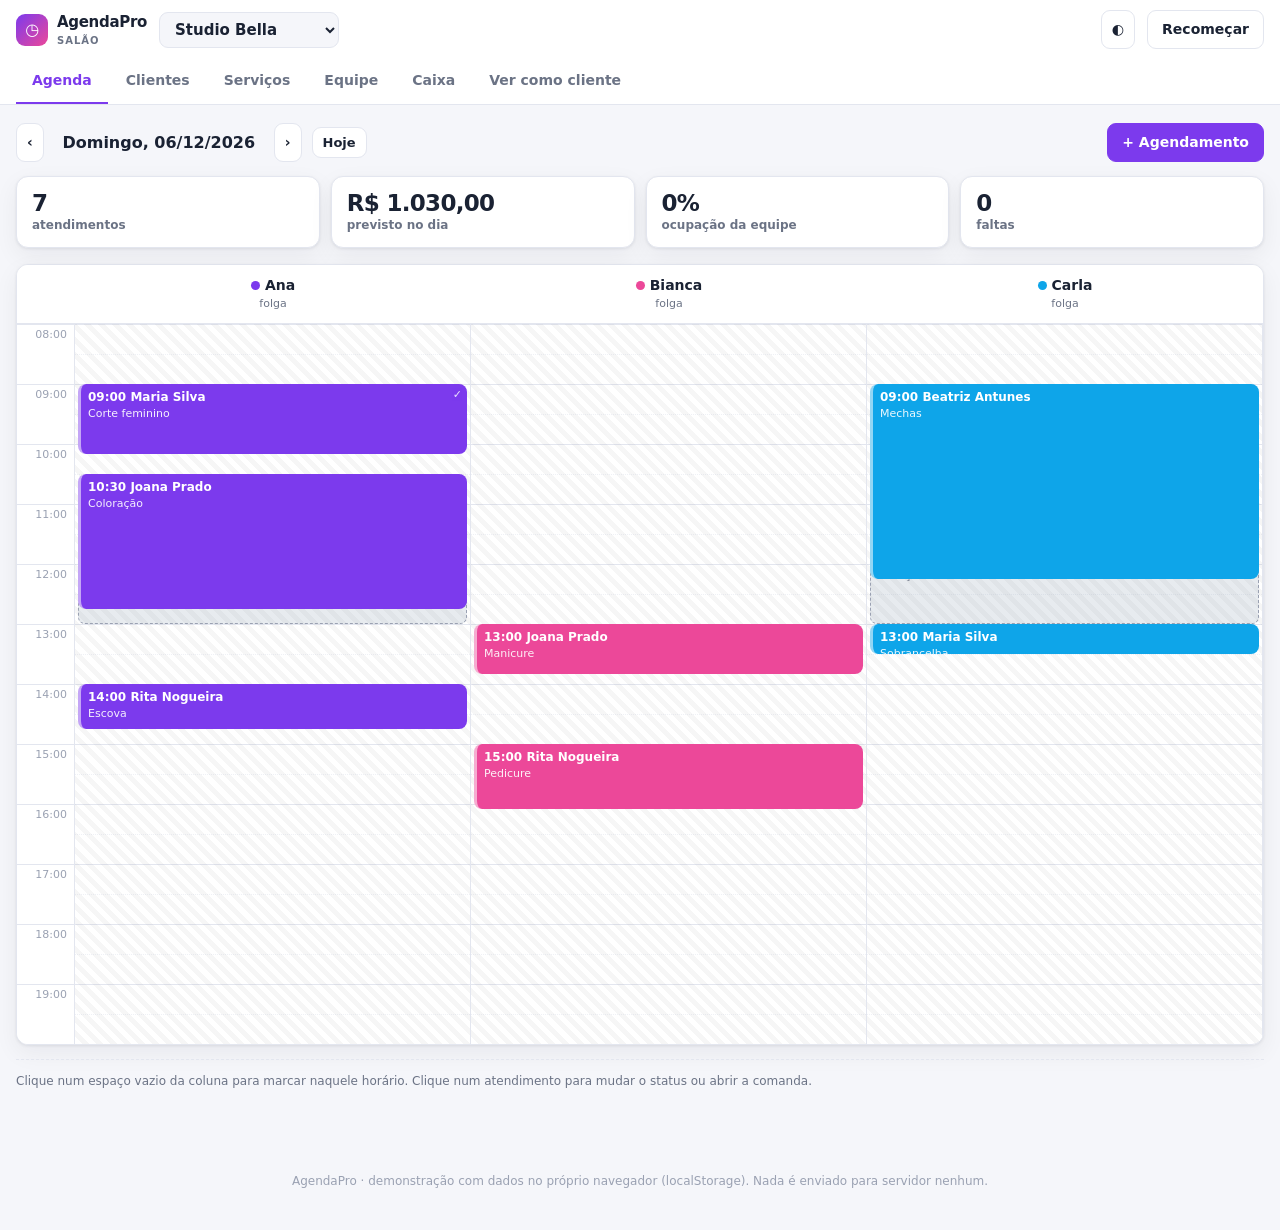
==== agendapro/index.html @ 17678c20 "AgendaPro: o aplicativo, instalável como PWA Agora tem tela. Arquivo único, sem build, no mesmo espí" ====
<!DOCTYPE html>
<html lang="pt-BR">
<head>
<meta charset="UTF-8" />
<meta name="viewport" content="width=device-width, initial-scale=1" />
<title>AgendaPro</title>
<meta name="theme-color" content="#7C3AED" />
<link rel="manifest" href="manifest.webmanifest" />
<link rel="icon" type="image/png" href="icones/icone-192.png" />
<link rel="apple-touch-icon" href="icones/apple-touch-icon.png" />
<!-- A raiz só encaminha para o app. Mesmo arranjo do AdminPro: quem digita o
     domínio cai direto na agenda, sem página intermediária. O <meta refresh>
     fica como rede para navegador com JavaScript desligado. -->
<meta http-equiv="refresh" content="0; url=app.html" />
<script>location.replace('app.html');</script>
<style>
  body{
    margin:0;height:100vh;display:grid;place-items:center;
    font:15px system-ui,-apple-system,"Segoe UI",Roboto,sans-serif;
    background:#F5F6FA;color:#6B7385;
  }
  a{color:#7C3AED;font-weight:600}
</style>
</head>
<body>
  <p>Abrindo o AgendaPro… <a href="app.html">entrar agora</a></p>
</body>
</html>
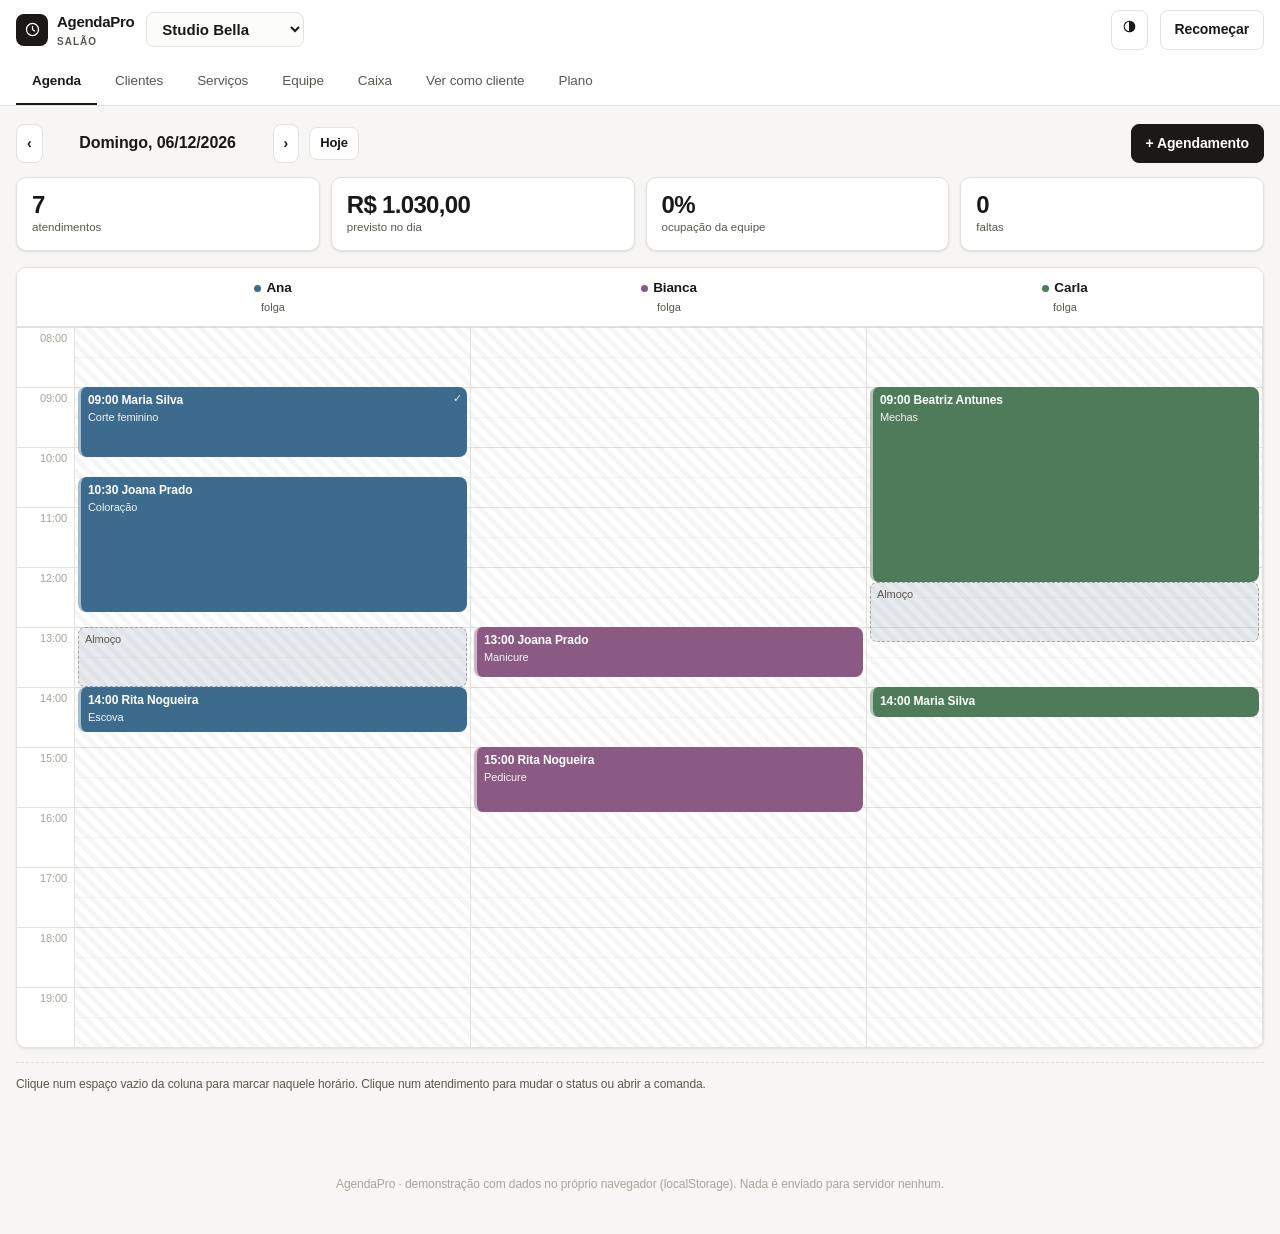
==== commit e18d21ed: "Paleta antiga saiu do manifest e da reserva; cadastro registra o worker Restos da primeira versão qu" ====
--- a/agendapro/index.html
+++ b/agendapro/index.html
@@ -4,7 +4,7 @@
 <meta charset="UTF-8" />
 <meta name="viewport" content="width=device-width, initial-scale=1" />
 <title>AgendaPro</title>
-<meta name="theme-color" content="#7C3AED" />
+<meta name="theme-color" content="#FFFFFF" />
 <link rel="manifest" href="manifest.webmanifest" />
 <link rel="icon" type="image/png" href="icones/icone-192.png" />
 <link rel="apple-touch-icon" href="icones/apple-touch-icon.png" />
@@ -17,9 +17,9 @@
   body{
     margin:0;height:100vh;display:grid;place-items:center;
     font:15px system-ui,-apple-system,"Segoe UI",Roboto,sans-serif;
-    background:#F5F6FA;color:#6B7385;
+    background:#F7F6F4;color:#5B574F;
   }
-  a{color:#7C3AED;font-weight:600}
+  a{color:#0C7568;font-weight:600}
 </style>
 </head>
 <body>
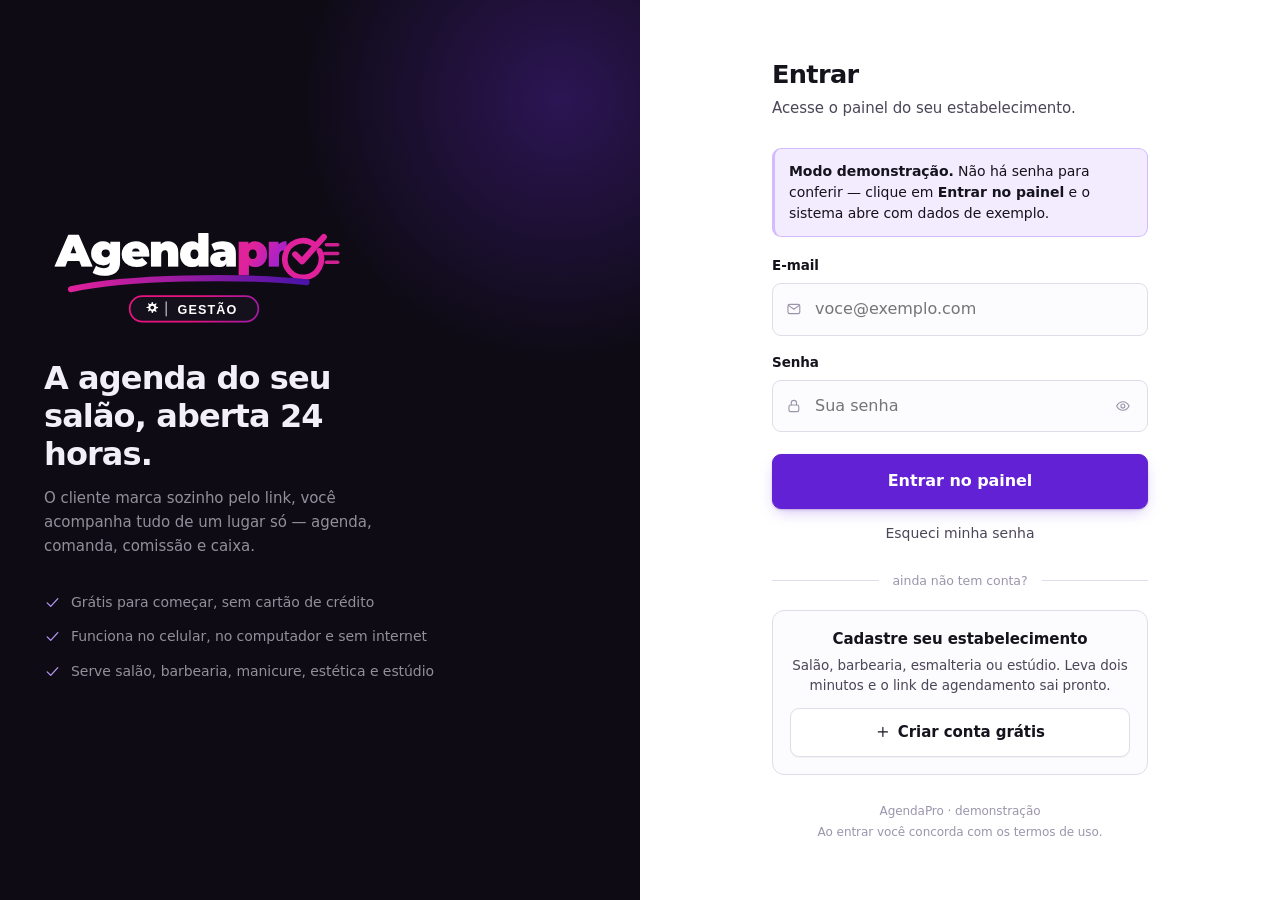
==== commit 0596a1fe: "Tela de entrada, e o menu deixa de ser um "+" O botão do menu no celular usava o ícone de "+", que d" ====
--- a/agendapro/index.html
+++ b/agendapro/index.html
@@ -11,8 +11,8 @@
 <!-- A raiz só encaminha para o app. Mesmo arranjo do AdminPro: quem digita o
      domínio cai direto na agenda, sem página intermediária. O <meta refresh>
      fica como rede para navegador com JavaScript desligado. -->
-<meta http-equiv="refresh" content="0; url=app.html" />
-<script>location.replace('app.html');</script>
+<meta http-equiv="refresh" content="0; url=entrar.html" />
+<script>location.replace('entrar.html');</script>
 <style>
   body{
     margin:0;height:100vh;display:grid;place-items:center;
@@ -23,6 +23,6 @@
 </style>
 </head>
 <body>
-  <p>Abrindo o AgendaPro… <a href="app.html">entrar agora</a></p>
+  <p>Abrindo o AgendaPro… <a href="entrar.html">entrar agora</a></p>
 </body>
 </html>
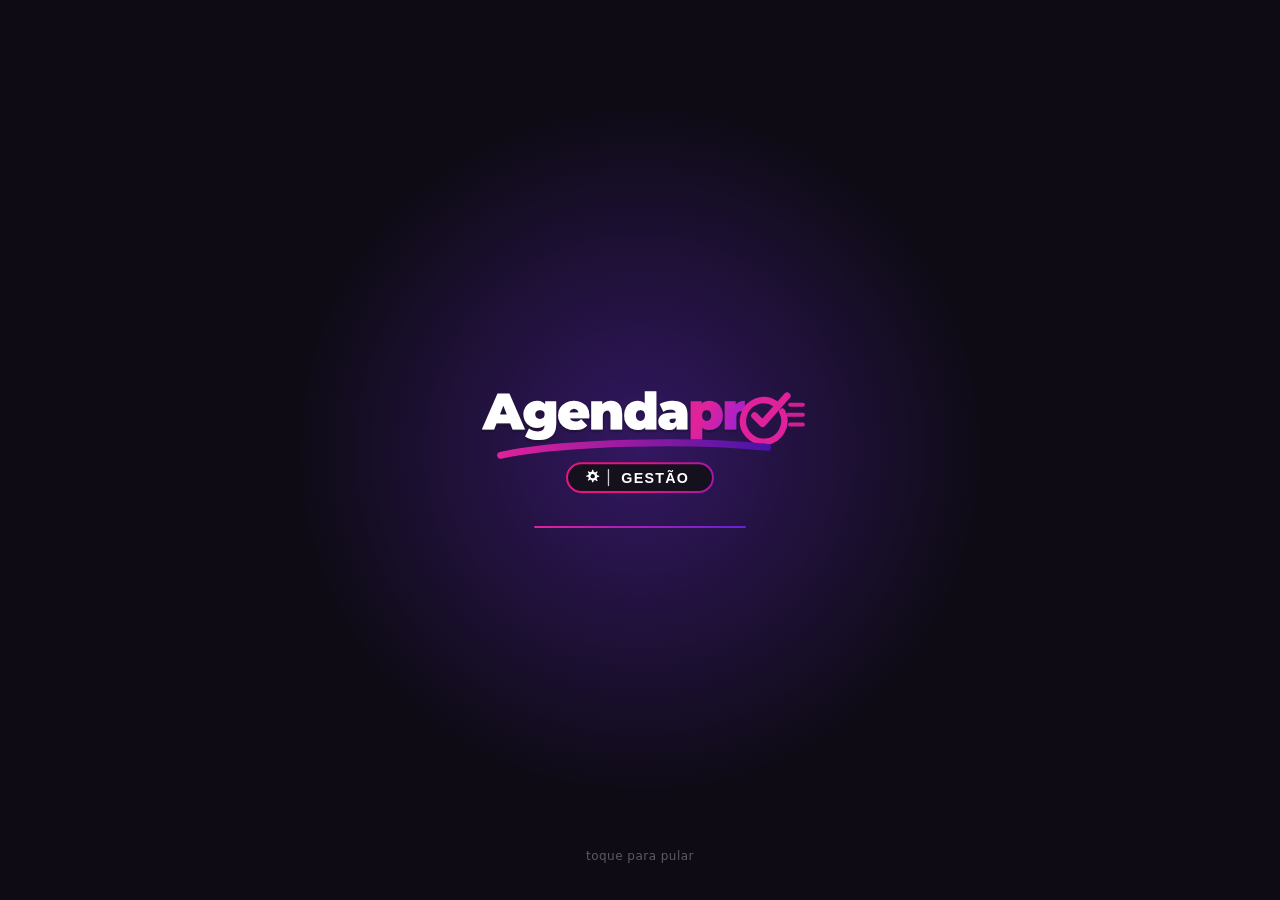
==== commit 20710ed3: "O link do e-mail perdia o token na porta de entrada Espelho do commit 740d889 em alelima30/agendapro" ====
--- a/agendapro/index.html
+++ b/agendapro/index.html
@@ -12,7 +12,35 @@
      domínio cai direto na agenda, sem página intermediária. O <meta refresh>
      fica como rede para navegador com JavaScript desligado. -->
 <meta http-equiv="refresh" content="0; url=entrar.html" />
-<script>location.replace('entrar.html');</script>
+<script>
+/* ── O LINK DO E-MAIL PODE CAIR AQUI, E O TOKEN NÃO PODE MORRER NO CAMINHO ──
+   O Supabase só respeita o `redirect_to` que a gente manda se ele estiver na
+   lista de Redirect URLs do projeto. Fora dela — e por descuido ela fica
+   fora — ele devolve a pessoa para o "Site URL", que costuma ser a raiz do
+   site. Ou seja: aqui.
+
+   E aqui o `location.replace('entrar.html')` jogava o #fragmento FORA. Com
+   ele ia embora o token de recuperação, que É a prova de identidade de quem
+   esqueceu a senha. A pessoa clicava no link, via a tela de login pedindo a
+   senha que ela não lembra, e concluía que o sistema está quebrado.
+
+   Então o fragmento viaja junto, e cada tipo vai para o seu lugar:
+   recuperação para trocar a senha, o resto para entrar. Assim o caminho
+   funciona mesmo com a lista de Redirect URLs mal configurada — desde que o
+   Site URL aponte para o site. */
+(function(){
+  var h = location.hash || '';
+  var destino = 'entrar.html';
+  if(h.length > 1){
+    var f = new URLSearchParams(h.slice(1));
+    if(f.get('type') === 'recovery' || f.get('access_token') || f.get('error')){
+      if(f.get('type') === 'recovery') destino = 'nova-senha.html';
+      destino += h;
+    }
+  }
+  location.replace(destino);
+})();
+</script>
 <style>
   body{
     margin:0;height:100vh;display:grid;place-items:center;
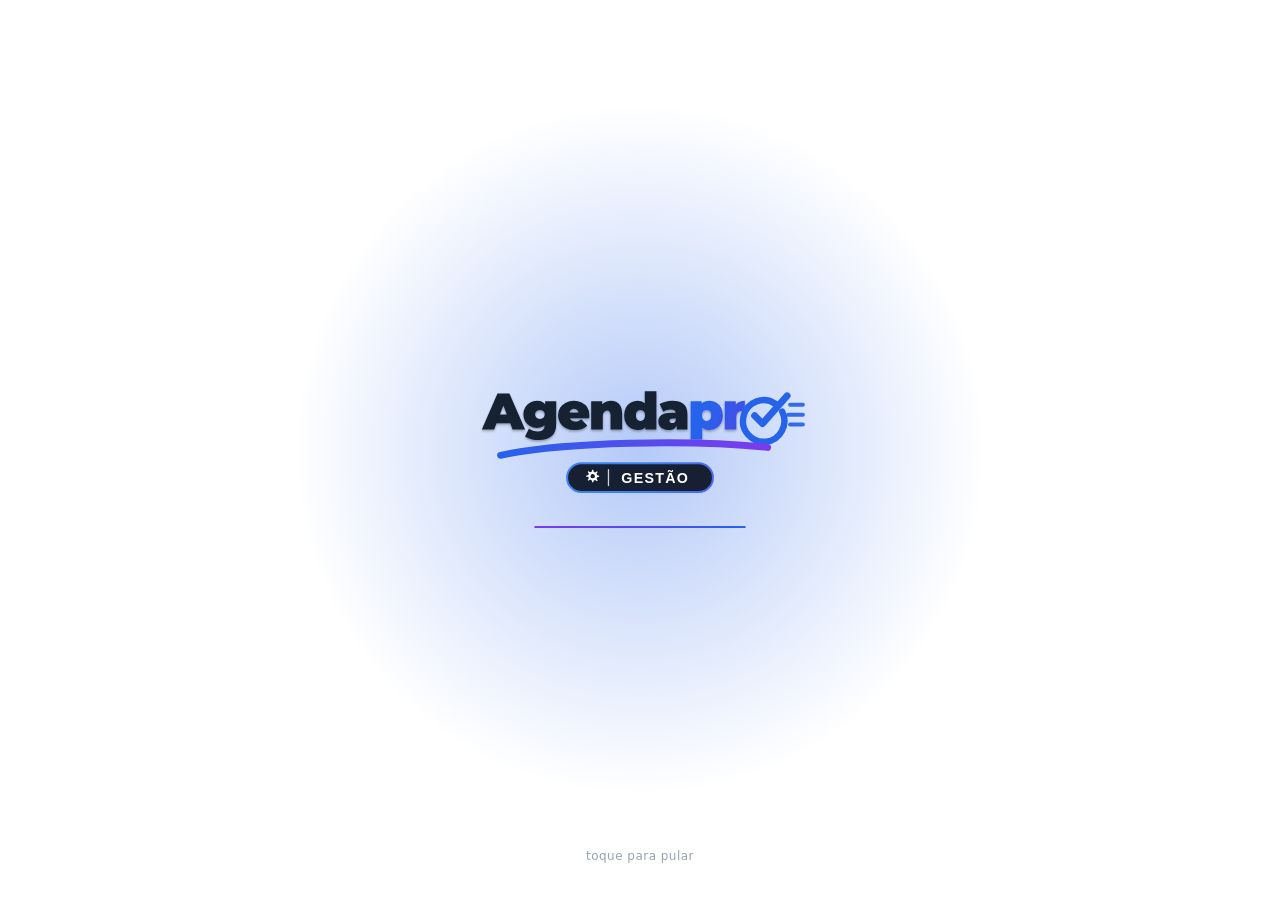
==== commit 1e3e2739: "Identidade nova: azul com roxo de apoio, e moldura clara O petróleo saiu. A interface passa a ser az" ====
--- a/agendapro/index.html
+++ b/agendapro/index.html
@@ -47,7 +47,7 @@
     font:15px system-ui,-apple-system,"Segoe UI",Roboto,sans-serif;
     background:#F7F6F4;color:#5B574F;
   }
-  a{color:#0C7568;font-weight:600}
+  a{color:#1D4ED8;font-weight:600}
 </style>
 </head>
 <body>
